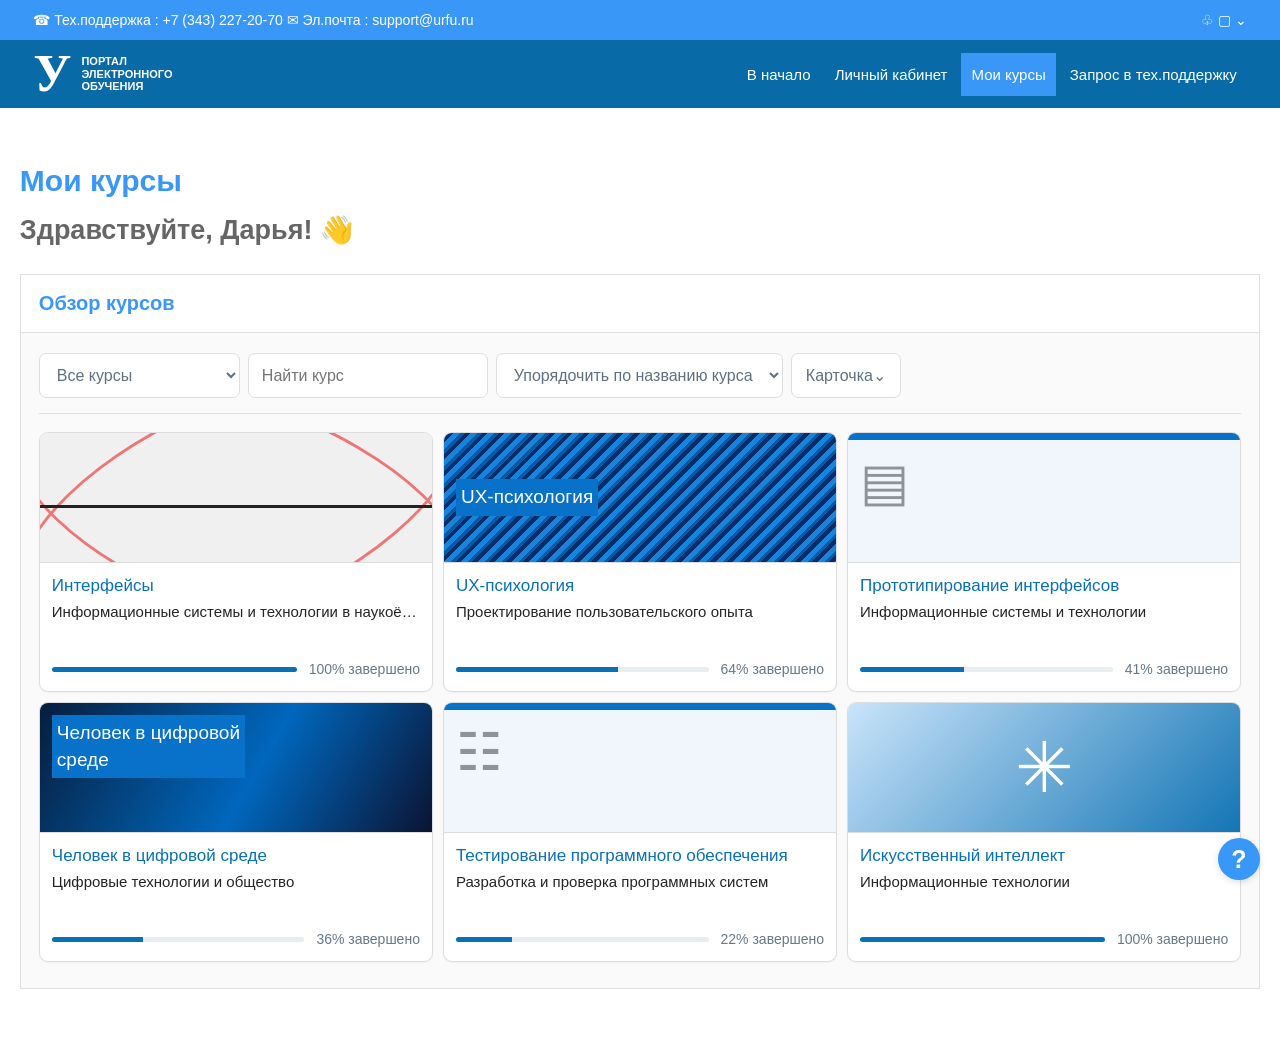
==== index.html @ 54a1a9f5 "Add files via upload" ====
<!DOCTYPE html>
<html lang="ru">
<head>
    <meta charset="UTF-8">
    <meta name="viewport" content="width=device-width, initial-scale=1.0">
    <title>Мои курсы</title>
    <link rel="stylesheet" href="style.css">
    <script src="script.js" defer></script>
</head>
<body>
    <div class="support-bar">
        <div class="support-left">☎ Тех.поддержка : +7 (343) 227-20-70 ✉ Эл.почта : support@urfu.ru</div>
        <div class="support-right">♧ ▢ ⌄</div>
    </div>
    <header class="main-header">
        <a class="brand" href="index.html" aria-label="Портал электронного обучения">
            <span class="brand-mark">У</span>
            <span class="brand-text">ПОРТАЛ<br>ЭЛЕКТРОННОГО<br>ОБУЧЕНИЯ</span>
        </a>
        <nav class="main-nav">
            <a href="index.html">В начало</a>
            <a href="index.html">Личный кабинет</a>
            <a class="selected" href="index.html">Мои курсы</a>
            <a href="#support">Запрос в тех.поддержку</a>
        </nav>
    </header>

    <main class="page-wrap">
        <h1>Мои курсы</h1>
        <h2 class="greeting">Здравствуйте, Дарья! <span aria-hidden="true">👋</span></h2>

        <section class="course-overview">
            <div class="overview-heading">Обзор курсов</div>
            <div class="overview-body">
                <div class="course-tools">
                    <select id="course-filter" aria-label="Фильтр курсов">
                        <option value="all">Все курсы</option>
                        <option value="current">Текущие курсы</option>
                        <option value="completed">Завершённые курсы</option>
                    </select>
                    <input id="search" type="search" placeholder="Найти курс" aria-label="Найти курс">
                    <select id="sort" aria-label="Сортировка курсов">
                        <option value="default">Упорядочить по названию курса</option>
                        <option value="asc">Название: А–Я</option>
                        <option value="desc">Название: Я–А</option>
                    </select>
                    <span class="view-select">Карточка⌄</span>
                </div>

                <div class="course-grid" id="course-grid">
                    <a class="moodle-course-card" href="course.html?course=interfaces" data-name="Интерфейсы" data-status="current">
                        <div class="course-cover cover-lines"><span class="cover-line"></span></div>
                        <div class="course-card-content">
                            <div class="course-name">Интерфейсы</div>
                            <div class="course-category">Информационные системы и технологии в наукоёмких отраслях</div>
                            <div class="course-progress"><span class="progress-track"><span style="width:100%"></span></span><span>100% завершено</span></div>
                        </div>
                    </a>
                    <a class="moodle-course-card" href="course.html?course=ux" data-name="UX-психология" data-status="current">
                        <div class="course-cover cover-ux"><span>UX-психология</span></div>
                        <div class="course-card-content">
                            <div class="course-name">UX-психология</div>
                            <div class="course-category">Проектирование пользовательского опыта</div>
                            <div class="course-progress"><span class="progress-track"><span style="width:64%"></span></span><span>64% завершено</span></div>
                        </div>
                    </a>
                    <a class="moodle-course-card" href="course.html?course=prototype" data-name="Прототипирование интерфейсов" data-status="current">
                        <div class="course-cover cover-prototype"><span class="course-icon">▤</span></div>
                        <div class="course-card-content">
                            <div class="course-name">Прототипирование интерфейсов</div>
                            <div class="course-category">Информационные системы и технологии</div>
                            <div class="course-progress"><span class="progress-track"><span style="width:41%"></span></span><span>41% завершено</span></div>
                        </div>
                    </a>
                    <a class="moodle-course-card" href="course.html?course=digital" data-name="Человек в цифровой среде" data-status="current">
                        <div class="course-cover cover-digital"><span>Человек в цифровой<br>среде</span></div>
                        <div class="course-card-content">
                            <div class="course-name">Человек в цифровой среде</div>
                            <div class="course-category">Цифровые технологии и общество</div>
                            <div class="course-progress"><span class="progress-track"><span style="width:36%"></span></span><span>36% завершено</span></div>
                        </div>
                    </a>
                    <a class="moodle-course-card" href="course.html?course=testing" data-name="Тестирование программного обеспечения" data-status="current">
                        <div class="course-cover cover-testing"><span class="course-icon">☷</span></div>
                        <div class="course-card-content">
                            <div class="course-name">Тестирование программного обеспечения</div>
                            <div class="course-category">Разработка и проверка программных систем</div>
                            <div class="course-progress"><span class="progress-track"><span style="width:22%"></span></span><span>22% завершено</span></div>
                        </div>
                    </a>
                    <a class="moodle-course-card" href="course.html?course=ai" data-name="Искусственный интеллект" data-status="completed">
                        <div class="course-cover cover-ai"><span class="course-icon">✳</span></div>
                        <div class="course-card-content">
                            <div class="course-name">Искусственный интеллект</div>
                            <div class="course-category">Информационные технологии</div>
                            <div class="course-progress"><span class="progress-track"><span style="width:100%"></span></span><span>100% завершено</span></div>
                        </div>
                    </a>
                </div>
                <p id="empty-message" class="empty-message" hidden>Курсы не найдены. Измени поисковый запрос или фильтр.</p>
            </div>
        </section>
    </main>
    <div class="help-button" title="Помощь">?</div>
</body>
</html>
---- style.css ----
* { box-sizing: border-box; }
:root { --blue: #0871b5; --bright-blue: #3997f7; --text: #273746; --muted: #647789; --line: #dedede; }
body { margin: 0; background: #fff; color: var(--text); font-family: Arial, Helvetica, sans-serif; font-size: 16px; }
a { color: inherit; text-decoration: none; }
.support-bar { min-height: 40px; padding: 9px 2.6%; background: var(--bright-blue); color: white; display: flex; justify-content: space-between; align-items: center; gap: 18px; font-size: 14px; }
.support-right { white-space: nowrap; }
.main-header { min-height: 68px; padding: 0 2.6%; background: #086aa6; color: white; display: flex; align-items: center; justify-content: space-between; gap: 24px; }
.brand { display: flex; align-items: center; gap: 10px; min-width: 220px; }
.brand-mark { font-family: Georgia, serif; font-size: 52px; line-height: 1; font-weight: bold; }
.brand-text { font-size: 11px; line-height: 1.15; font-weight: bold; }
.main-nav { display: flex; align-items: center; gap: 4px; flex-wrap: wrap; }
.main-nav a { padding: 13px 10px; font-size: 15px; }
.main-nav a:hover, .main-nav a.selected { background: var(--bright-blue); }
.page-wrap { padding: 56px 1.55% 50px; max-width: 1800px; margin: 0 auto; }
h1 { color: var(--bright-blue); font-size: 30px; font-weight: 600; margin: 0 0 24px; }
.greeting { font-size: 27px; color: #666; margin: -8px 0 28px; }
.course-overview { border: 1px solid #dedede; }
.overview-heading { padding: 17px 18px; border-bottom: 1px solid #dedede; color: var(--bright-blue); font-weight: bold; font-size: 20px; }
.overview-body { background: #fafafa; padding: 20px 18px 26px; }
.course-tools { display: flex; gap: 8px; align-items: center; margin-bottom: 18px; padding-bottom: 15px; border-bottom: 1px solid #dedede; flex-wrap: wrap; }
.course-tools input, .course-tools select, .view-select { height: 45px; border: 1px solid #dedede; border-radius: 7px; background: white; color: #607080; padding: 0 13px; font: inherit; max-width: 100%; }
.course-tools input { width: 240px; }
.course-tools select { min-width: 180px; }
#sort { min-width: 260px; }
.view-select { display: inline-flex; align-items: center; padding: 0 14px; }
.course-grid { display: grid; grid-template-columns: repeat(3, minmax(0, 1fr)); gap: 10px; }
.moodle-course-card { display: flex; flex-direction: column; min-width: 0; background: white; border: 1px solid #ddd; border-radius: 9px; overflow: hidden; box-shadow: 0 1px 2px #0000000a; transition: box-shadow .15s, transform .15s; }
.moodle-course-card:hover { box-shadow: 0 4px 14px #00000020; transform: translateY(-2px); }
.course-cover { height: 130px; flex-shrink: 0; position: relative; overflow: hidden; background: #eaf2f8; border-bottom: 1px solid #ddd; }
.cover-lines { background: #f0f0f0; }
.cover-lines:before, .cover-lines:after { content: ""; position: absolute; width: 120%; height: 160%; left: -10%; top: -25%; border: 3px solid #ed7777; border-radius: 50%; transform: rotate(20deg); }
.cover-lines:after { transform: rotate(-24deg); }
.cover-line { position: absolute; left: 0; right: 0; top: 56%; height: 3px; background: #222; z-index: 1; }
.cover-ux { background: repeating-linear-gradient(135deg, #0758a5 0 3px, #0a2c68 3px 7px, #1683dc 7px 12px); color: white; display: flex; align-items: center; padding: 12px; }
.cover-ux span, .cover-digital span { background: #0871c9; padding: 5px; font-size: 19px; line-height: 1.4; }
.cover-prototype, .cover-testing { background: #f0f6fb; border-top: 7px solid #0871c9; padding: 12px; }
.course-icon { color: #8d9499; font-size: 52px; }
.cover-digital { background: linear-gradient(120deg, #071d3c, #0067bd 55%, #0b1332); color: white; display: flex; align-items: flex-start; padding: 12px; }
.cover-ai { background: linear-gradient(135deg, #c9e4fa, #1475b5); display: flex; align-items: center; justify-content: center; }
.cover-ai .course-icon { color: white; font-size: 70px; }
.course-card-content { padding: 12px 12px 14px; min-height: 128px; display: flex; flex-direction: column; }
.course-name { font-size: 17px; color: #0871b5; line-height: 1.35; margin-bottom: 4px; }
.course-category { color: #252525; font-size: 15px; line-height: 1.35; white-space: nowrap; overflow: hidden; text-overflow: ellipsis; }
.course-progress { margin-top: auto; padding-top: 17px; color: #65798b; font-size: 14px; display: flex; gap: 12px; align-items: center; }
.progress-track { flex: 1; height: 5px; background: #e8edf0; border-radius: 10px; overflow: hidden; }
.progress-track span { display: block; height: 100%; background: #0871b5; }
.empty-message { color: #647789; padding: 20px 0; }
.help-button { position: fixed; right: 20px; bottom: 20px; width: 42px; height: 42px; border-radius: 50%; display: grid; place-items: center; color: white; background: var(--bright-blue); font-size: 25px; font-weight: bold; box-shadow: 0 2px 6px #0002; }
.back-link { display: inline-block; color: #0871b5; margin: -25px 0 22px; }
.course-page h1 { margin-bottom: 30px; }
.course-tabs { display: flex; flex-wrap: wrap; margin-bottom: 28px; gap: 2px; }
.course-tab { border: 0; background: #f5f5f5; color: #0871b5; padding: 18px 25px; font: inherit; cursor: pointer; border-radius: 5px 5px 0 0; }
.course-tab.active { background: #0871b5; color: white; }
.course-toolbar { display: flex; align-items: center; gap: 12px; margin: 12px 2% 45px; color: #0871b5; }
.announcement-icon { font-size: 28px; color: #8352ff; }
.toolbar-spacer { flex: 1; }
.round-button { border: 0; border-radius: 50%; width: 42px; height: 42px; background: #f2f2f2; color: #65798b; font-size: 23px; cursor: pointer; }
.completion-label { text-align: right; color: #607080; margin: 0 3% 30px; }
.topic-block { margin: 20px 2% 28px; border: 1px solid #e0e5e9; border-radius: 5px; overflow: hidden; }
.topic-block h2 { margin: 0; padding: 18px 20px; background: #f3f7fa; font-size: 20px; font-weight: 500; border-bottom: 1px solid #e0e5e9; }
.topic-description { margin: 0; padding: 15px 20px; color: #637586; }
.material-row { display: flex; align-items: center; gap: 15px; padding: 16px 20px; border-bottom: 1px solid #e8ecef; background: white; }
.material-row:last-child { border-bottom: 0; }
.file-symbol { width: 46px; height: 52px; flex-shrink: 0; display: grid; place-items: center; border-radius: 4px; font-size: 12px; font-weight: bold; color: white; }
.file-symbol.pdf { background: #d64b4b; }
.file-symbol.doc { background: #1678bd; }
.material-info { display: flex; flex-direction: column; gap: 5px; min-width: 0; flex: 1; }
.material-info strong { font-size: 16px; font-weight: 500; color: #0871b5; }
.material-info span { color: #71808d; font-size: 13px; }
.action-button { border: 1px solid #0871b5; color: #0871b5; background: white; padding: 10px 14px; border-radius: 4px; cursor: pointer; font: inherit; white-space: nowrap; }
.action-button:hover { background: #edf7ff; }
.download-button { background: #0871b5; color: white; }
.download-button:hover { background: #075b94; }
.simple-panel { padding: 25px; border: 1px solid #e0e5e9; color: #617383; }
.modal { position: fixed; inset: 0; z-index: 10; background: #0008; display: flex; align-items: center; justify-content: center; padding: 18px; }
.modal[hidden], [hidden] { display: none !important; }
.modal-window { width: min(700px, 100%); max-height: 85vh; overflow: auto; background: white; border-radius: 8px; box-shadow: 0 10px 40px #0004; }
.modal-header { display: flex; justify-content: space-between; align-items: center; gap: 20px; padding: 15px 20px; border-bottom: 1px solid #ddd; }
.modal-header h2 { margin: 0; font-size: 21px; color: #0871b5; }
.modal-content { padding: 22px; line-height: 1.65; white-space: normal; }
.modal-content ul { padding-left: 24px; }
.modal-footer { padding: 12px 20px 20px; text-align: right; }
@media (max-width: 950px) { .main-header { align-items: flex-start; flex-direction: column; padding-top: 12px; padding-bottom: 12px; gap: 8px; } .course-grid { grid-template-columns: repeat(2, minmax(0, 1fr)); } .page-wrap { padding-top: 35px; } }
@media (max-width: 600px) { .support-bar { font-size: 11px; } .support-left { line-height: 1.5; } .main-nav a { padding: 9px 6px; font-size: 13px; } .brand { min-width: 0; } .page-wrap { padding: 28px 12px; } h1 { font-size: 26px; } .greeting { font-size: 21px; } .course-grid { grid-template-columns: 1fr; } .course-tools { align-items: stretch; } .course-tools input, .course-tools select, #sort, .view-select { width: 100%; } .material-row { flex-wrap: wrap; padding: 13px; } .material-info { flex-basis: calc(100% - 65px); } .action-button { flex: 1; } .course-tab { padding: 13px 15px; } }
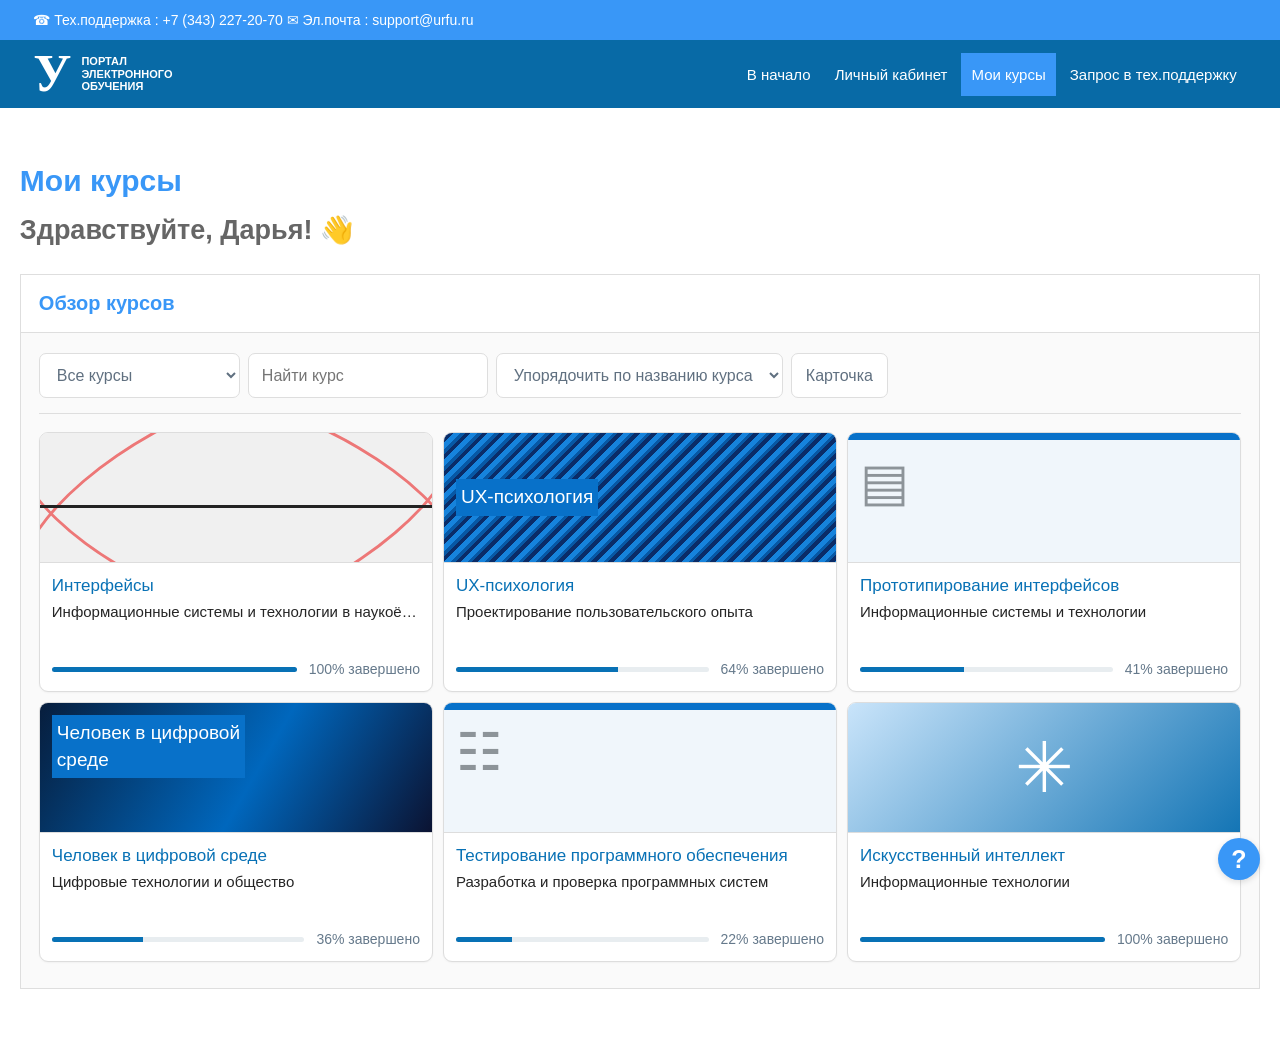
==== commit 13df7449: "Update index.html убрала знаки сверху" ====
--- a/index.html
+++ b/index.html
@@ -10,7 +10,7 @@
 <body>
     <div class="support-bar">
         <div class="support-left">☎ Тех.поддержка : +7 (343) 227-20-70 ✉ Эл.почта : support@urfu.ru</div>
-        <div class="support-right">♧ ▢ ⌄</div>
+        <div class="support-right"></div>
     </div>
     <header class="main-header">
         <a class="brand" href="index.html" aria-label="Портал электронного обучения">
@@ -44,7 +44,7 @@
                         <option value="asc">Название: А–Я</option>
                         <option value="desc">Название: Я–А</option>
                     </select>
-                    <span class="view-select">Карточка⌄</span>
+                    <span class="view-select">Карточка</span>
                 </div>
 
                 <div class="course-grid" id="course-grid">
@@ -97,7 +97,7 @@
                         </div>
                     </a>
                 </div>
-                <p id="empty-message" class="empty-message" hidden>Курсы не найдены. Измени поисковый запрос или фильтр.</p>
+                <p id="empty-message" class="empty-message" hidden>Курсы не найдены. Измени поисковый запрос или фильтр</p>
             </div>
         </section>
     </main>
